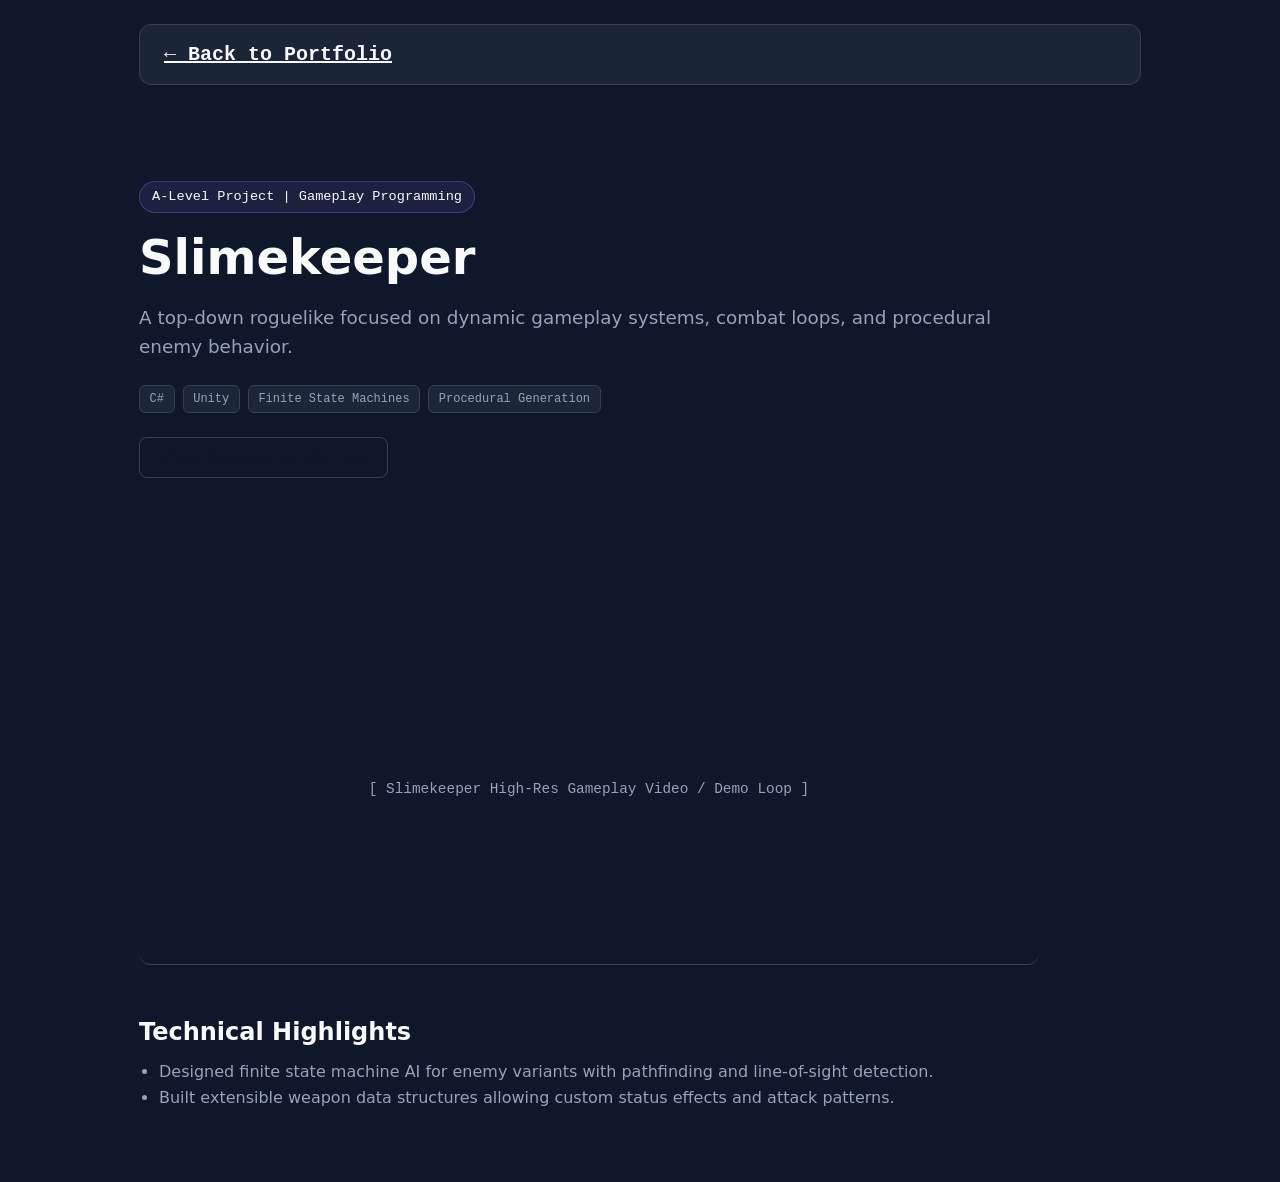
==== projects/slimekeeper.html @ 55325130 "First draft of the portfolio website" ====
<!DOCTYPE html>
<html lang="en">
<head>
    <meta charset="UTF-8">
    <meta name="viewport" content="width=device-width, initial-scale=1.0">
    <title>Slimekeeper | Technical Case Study</title>
    <link rel="stylesheet" href="../style.css">
</head>
<body>

    <nav class="navbar">
        <a href="../index.html" class="logo">&larr; Back to Portfolio</a>
    </nav>

    <main class="hero" style="max-width: 900px;">
        <span class="badge">A-Level Project | Gameplay Programming</span>
        <h1>Slimekeeper</h1>
        <p class="bio">A top-down roguelike focused on dynamic gameplay systems, combat loops, and procedural enemy behavior.</p>

        <div class="tags" style="margin: 1.5rem 0;">
            <span class="tag">C#</span>
            <span class="tag">Unity</span>
            <span class="tag">Finite State Machines</span>
            <span class="tag">Procedural Generation</span>
        </div>

        <div style="margin: 2rem 0;">
            <a href="https://github.com/josh-weir-dev/Slimekeeper" target="_blank" class="contact-btn primary">View Source on GitHub</a>
        </div>
    </main>

    <section class="section" style="max-width: 900px;">
        <div class="media-preview" style="height: 350px; border-radius: 12px;">
            <div class="media-placeholder">[ Slimekeeper High-Res Gameplay Video / Demo Loop ]</div>
        </div>

        <div style="margin-top: 3rem; display: flex; flex-direction: column; gap: 2rem;">
            <div>
                <h2>Technical Highlights</h2>
                <ul style="color: var(--text-secondary); margin-left: 1.25rem; margin-top: 0.5rem;">
                    <li>Designed finite state machine AI for enemy variants with pathfinding and line-of-sight detection.</li>
                    <li>Built extensible weapon data structures allowing custom status effects and attack patterns.</li>
                </ul>
            </div>
        </div>
    </section>

</body>
</html>
---- style.css ----
/* --- Color Palette & Variables --- */
:root {
    --bg-main: #0f172a;
    --bg-card: #1e293b;
    --bg-card-hover: #334155;
    --border: #334155;
    --border-highlight: #818cf8;

    --text-primary: #f8fafc;
    --text-secondary: #94a3b8;
    -accent: #818cf8;
    --accent-hover: #a5b4fc;

    --font-sans: system-ui, -apple-system, BlinkMacSystemFont, 'Segoe UI', Roboto, sans-serif;
    --font-mono: 'Cascadia Code', 'Fira Code', Consolas, monospace;
}

/* --- Base & Reset --- */
* {
    box-sizing: border-box;
    margin: 0;
    padding: 0;
}

html {
    scroll-behavior: smooth;
}

body {
    background-color: var(--bg-main);
    color: var(--text-primary);
    font-family: var(--font-sans);
    line-height: 1.6;
    padding: 1.5rem;
    max-width: 1050px;
    margin: 0 auto;
}

/* --- Navigation --- */
.navbar {
    position: sticky;
    top: 1rem;
    background: rgba(30, 41, 59, 0.85);
    backdrop-filter: blur(12px);
    -webkit-backdrop-filter: blur(12px);
    border: 1px solid var(--border);
    padding: 0.85rem 1.5rem;
    border-radius: 12px;
    display: flex;
    justify-content: space-between;
    align-items: center;
    z-index: 1000;
    margin-bottom: 3rem;
}

.logo {
    font-weight: 800;
    font-size: 1.25rem;
    color: var(--accent);
    font-family: var(--font-mono);
}

.nav-links a{
    color: var(--text-secondary);
    text-decoration: none;
    font-weight: 500;
    transition: color 0.2s ease;
}

.nav-links a:hover{
    color: var(--text-primary);
}

/* --- Hero Section --- */
.hero {
    padding: 3rem 0 4rem 0;
    max-width: 750px;
}

.badge {
    display: inline-block;
    background: rgba(129, 140, 248, 0.1);
    color: var(--accent);
    border: 1px solid rgba(129, 140, 248, 0.3);
    padding: 0.25rem 0.75rem;
    border-radius: 20px;
    font-size: 0.85rem;
    font-family: var(--font-mono);
    margin-bottom: 1rem;
}

.hero h1 {
    font-size: 3rem;
    line-height: 1.2;
    margin-bottom: 1rem;
    font-weight: 800;
}

.highlight {
    color: var(--accent);
}

.bio {
    font-size: 1.15rem;
    color: var(--text-secondary);
}

/* --- Sections --- */
.section {
    padding: 3rem 0;
}

.section-header {
    margin-bottom: 2rem;
}

.section-header h2 {
    font-size: 1.8rem;
    margin-bottom: 0.25rem;
}

.section-header p {
    color: var(--text-secondary);
}

/* --- Card Grids & Cards --- */
.card-grid {
    display: grid;
    grid-template-columns: repeat(auto-fit, minmax(320px, 1fr));
    gap: 1.75rem;
}

.card {
    background-color: var(--bg-card);
    border: 1px solid var(--border);
    border-radius: 12px;
    overflow: hidden;
    text-decoration: none;
    color: inherit;
    display: flex;
    flex-direction: column;
    transition: transform 0.25s ease, border-color 0.25s ease, box-shadow 0.25s ease;
}

.card:hover {
    transform: translateY(-5px);
    border-color: var(--border-highlight);
    box-shadow: 0 12px 30px -10px rgba(129, 140, 248, 0.2);
}

.media-preview {
    height: 180px;
    background: #0f172a;
    display: flex;
    align-items: center;
    justify-content: center;
    border-bottom: 1px solid var(--border);
}

.media-placeholder {
    color: var(--text-secondary);
    font-family: var(--font-mono);
    font-size: 0.9rem;
}

.card-body {
    padding: 1.5rem;
    display: flex;
    flex-direction: column;
    flex-grow: 1;
    gap: 0.75rem;
}

.card-body h3 {
    font-size: 1.3rem;
}

.card-desc {
    color: var(--text-secondary);
    font-size: 0.95rem;
    flex-grow: 1;
}

/* --- Tags & Buttons --- */
.tags {
    display: flex;
    flex-wrap: wrap;
    gap: 0.5rem;
    margin-top: 0.5rem;
}

.tag {
    background: rgba(148, 163, 184, 0.1);
    color: var(--text-secondary);
    border: 1px solid var(--border);
    padding: 0.2rem 0.6rem;
    border-radius: 6px;
    font-size: 0.75rem;
    font-family: var(--font-mono);
}

.card-link {
    color: var(--accent);
    font-weight: 600;
    font-size: 0.9rem;
    margin-top: 0.5rem;
}

.badge-subtle {
    font-size: 0.75rem;
    font-family: var(--font-mono);
    color: var(--accent);
    text-transform: uppercase;
}

.btn-secondary {
    display: inline-block;
    padding: 0.5rem 1rem;
    background: rgba(129, 140, 248, 0.1);
    color: var(--accent);
    border: 1px solid var(--border-highlight);
    border-radius: 6px;
    text-decoration: none;
    font-size: 0.85rem;
    font-weight: 600;
    transition: background 0.2s ease;
}

.btn-secondary:hover {
    background: rgba(129, 140, 248, 0.2);
}

/* --- Footer & Contact --- */
.footer {
    padding: 4rem 0 2rem 0;
    border-top: 1px solid var(--border);
    margin-top: 4rem;
    text-align: center;
}

.footer h2 {
    font-size: 2rem;
    margin-bottom: 0.5rem;
}

.footer p {
    color: var(--text-secondary);
    max-width: 600px;
    margin: 0 auto 2rem auto;
}

.contact-links {
    display: flex;
    justify-content: center;
    gap: 1rem;
    margin-bottom: 3rem;
}

.contact-btn {
    padding: 0.6rem 1.25rem;
    background: var(--bg-card);
    border: 1px solid var(--border);
    color: var(--text-primary);
    text-decoration: none;
    border-radius: 8px;
    font-weight: 500;
    transition: transform 0.2s ease, border-color 0.2s ease;
}

.contact-btn:hover {
    transform: translateY(-2px);
    border-color: var(--accent);
}

.contact-btn.primary {
    background: var(--accent);
    color: #0f172a;
    font-weight: 700;
}

.contact-btn.primary:hover {
    background: var(--accent-hover);
}

.copyright {
    font-size: 0.85rem;
    color: var(--text-secondary);
}

/* Responsive adjustments */
@media (max-width: 600px) {
    .hero h1 {font-size: 2.2rem;}
    .contact-links {flex-direction: column;}
}
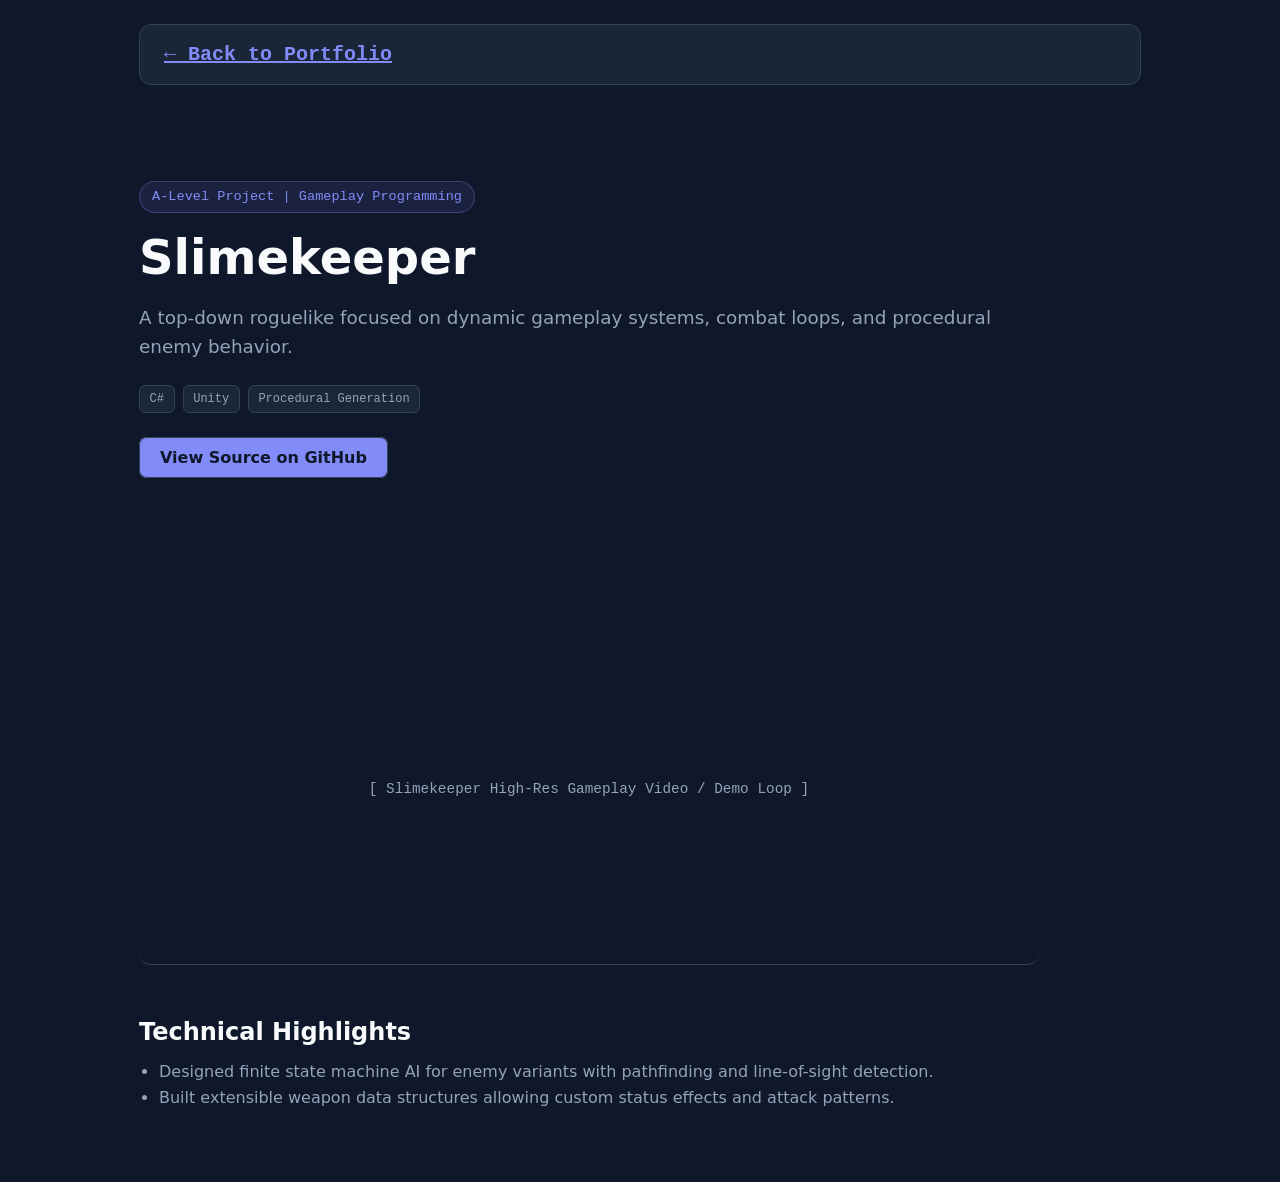
==== commit b7200708: "#5 Edited old cards to be more accurate and include new project" ====
--- a/projects/slimekeeper.html
+++ b/projects/slimekeeper.html
@@ -20,7 +20,6 @@
         <div class="tags" style="margin: 1.5rem 0;">
             <span class="tag">C#</span>
             <span class="tag">Unity</span>
-            <span class="tag">Finite State Machines</span>
             <span class="tag">Procedural Generation</span>
         </div>
 
--- a/style.css
+++ b/style.css
@@ -8,7 +8,7 @@
 
     --text-primary: #f8fafc;
     --text-secondary: #94a3b8;
-    -accent: #818cf8;
+    --accent: #818cf8;
     --accent-hover: #a5b4fc;
 
     --font-sans: system-ui, -apple-system, BlinkMacSystemFont, 'Segoe UI', Roboto, sans-serif;
@@ -60,6 +60,12 @@
     font-family: var(--font-mono);
 }
 
+.nav-links {
+    display: flex;
+    gap: 1.5rem;
+    list-style: none;
+}
+
 .nav-links a{
     color: var(--text-secondary);
     text-decoration: none;
@@ -291,4 +297,6 @@
 @media (max-width: 600px) {
     .hero h1 {font-size: 2.2rem;}
     .contact-links {flex-direction: column;}
-}
+    .navbar {padding: 0.75rem 1rem;}
+    .nav-links {gap: 0.75rem; font-size: 0.9rem;}
+}
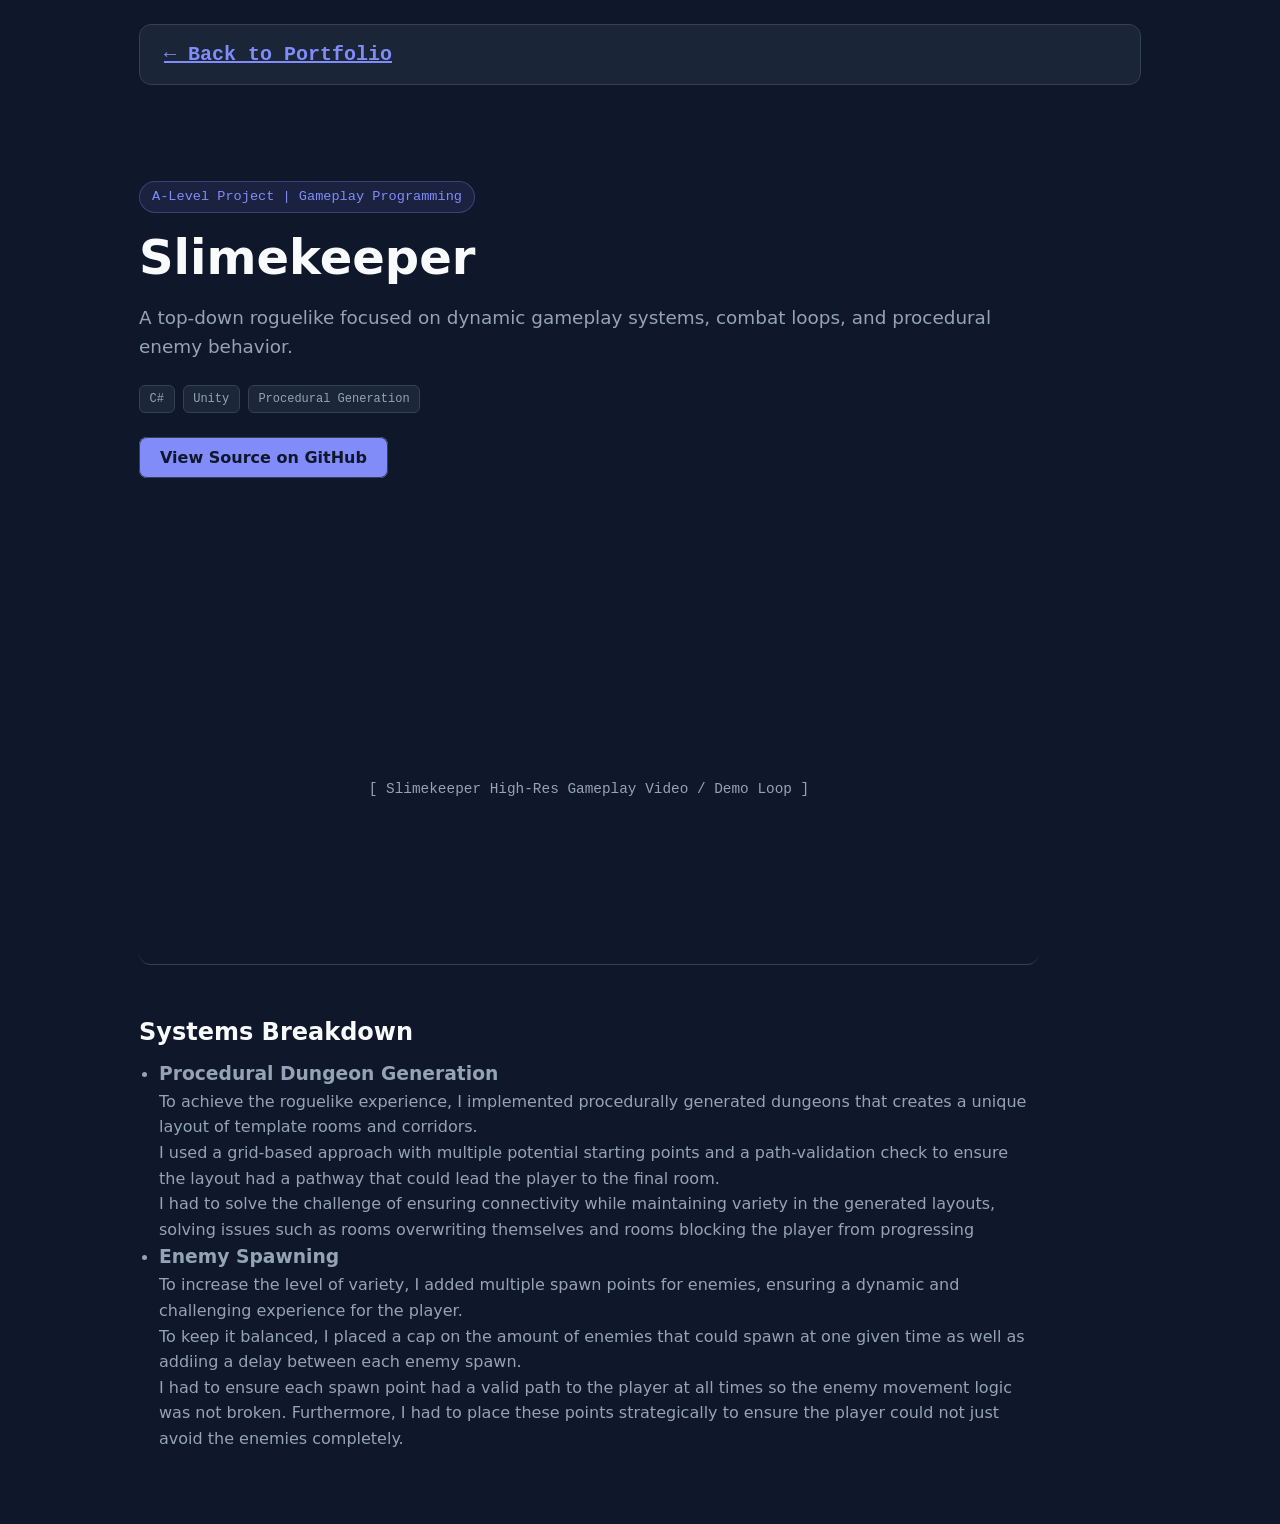
==== commit 3c6da91d: "#5 Added systems breakdown section to the individual project page" ====
--- a/projects/slimekeeper.html
+++ b/projects/slimekeeper.html
@@ -35,10 +35,16 @@
 
         <div style="margin-top: 3rem; display: flex; flex-direction: column; gap: 2rem;">
             <div>
-                <h2>Technical Highlights</h2>
+                <h2>Systems Breakdown</h2>
                 <ul style="color: var(--text-secondary); margin-left: 1.25rem; margin-top: 0.5rem;">
-                    <li>Designed finite state machine AI for enemy variants with pathfinding and line-of-sight detection.</li>
-                    <li>Built extensible weapon data structures allowing custom status effects and attack patterns.</li>
+                    <li><h3>Procedural Dungeon Generation</h3></li>
+                    <p>To achieve the roguelike experience, I implemented procedurally generated dungeons that creates a unique layout of template rooms and corridors.<br>
+                    I used a grid-based approach with multiple potential starting points and a path-validation check to ensure the layout had a pathway that could lead the player to the final room.<br>
+                    I had to solve the challenge of ensuring connectivity while maintaining variety in the generated layouts, solving issues such as rooms overwriting themselves and rooms blocking the player from progressing</p>
+                    <li><h3>Enemy Spawning</h3></li>
+                    <p>To increase the level of variety, I added multiple spawn points for enemies, ensuring a dynamic and challenging experience for the player. <br>
+                    To keep it balanced, I placed a cap on the amount of enemies that could spawn at one given time as well as addiing a delay between each enemy spawn.<br>
+                    I had to ensure each spawn point had a valid path to the player at all times so the enemy movement logic was not broken. Furthermore, I had to place these points strategically to ensure the player could not just avoid the enemies completely.</p>
                 </ul>
             </div>
         </div>
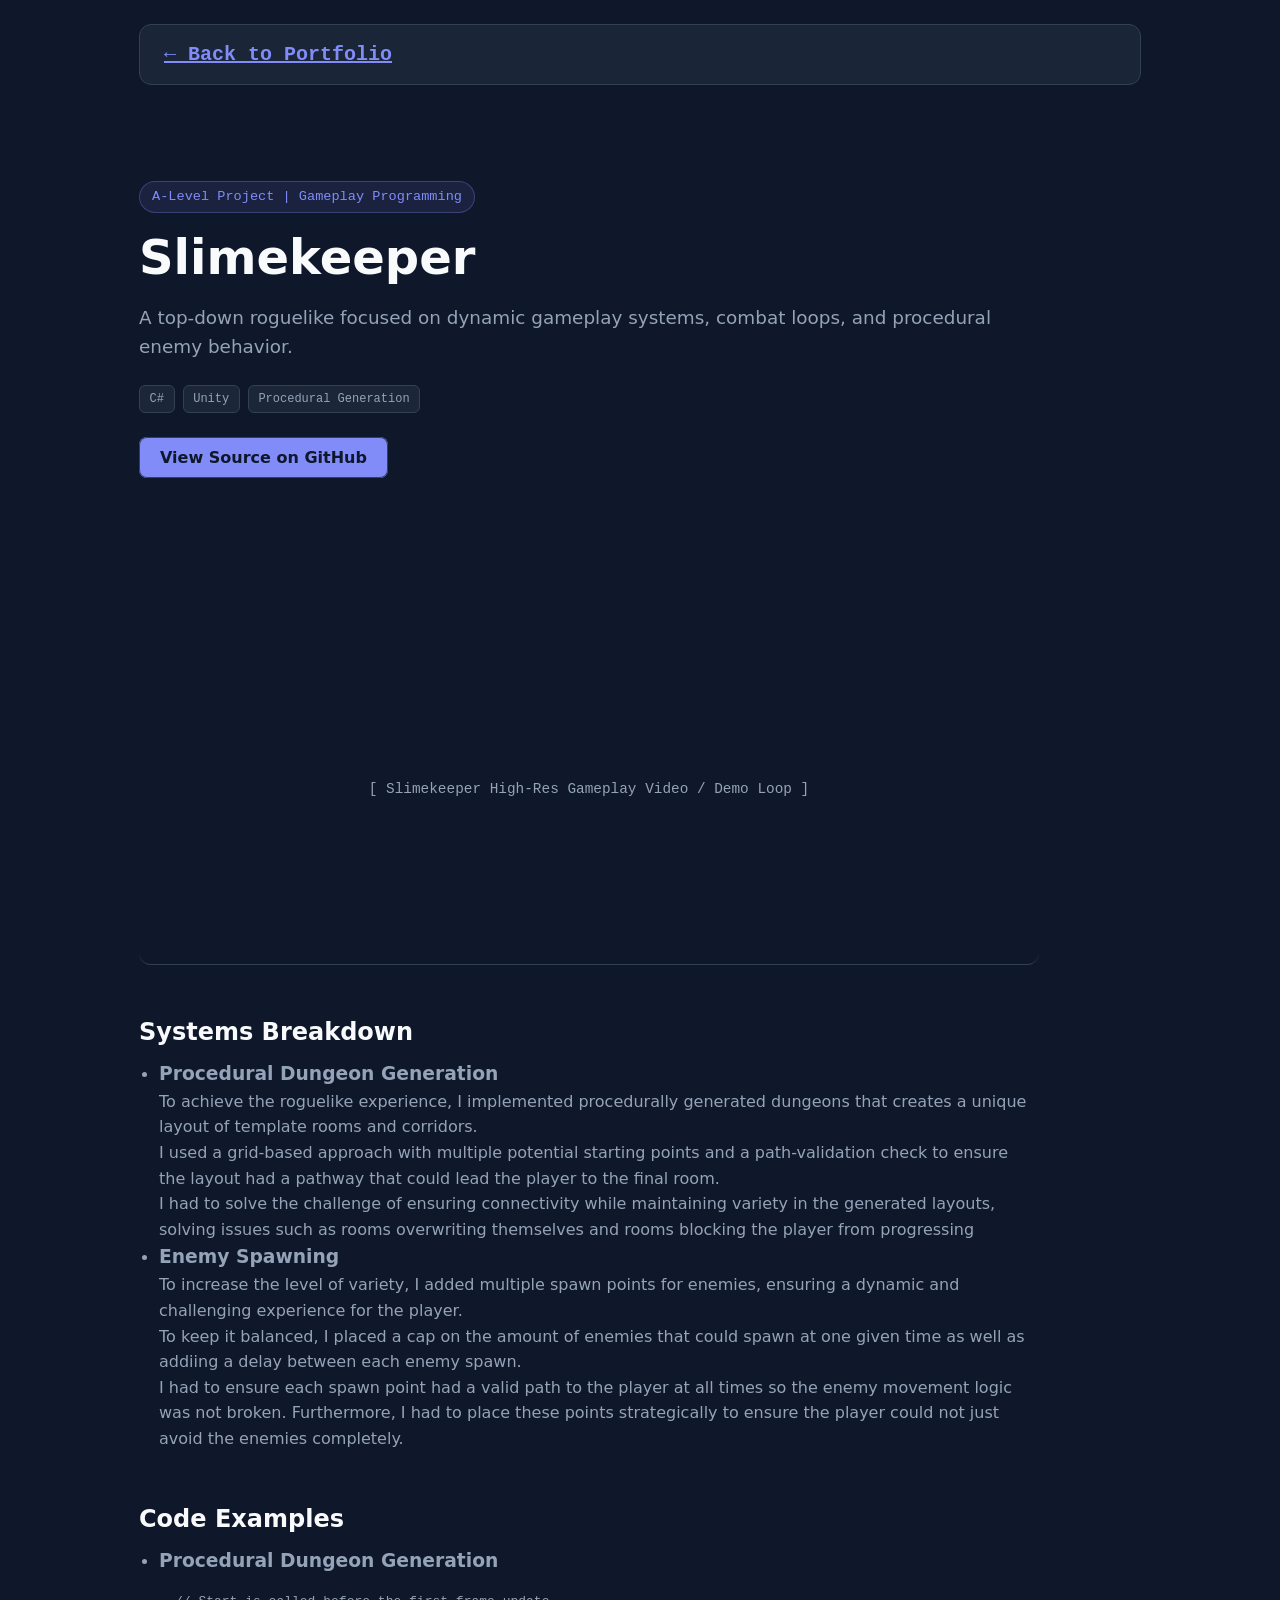
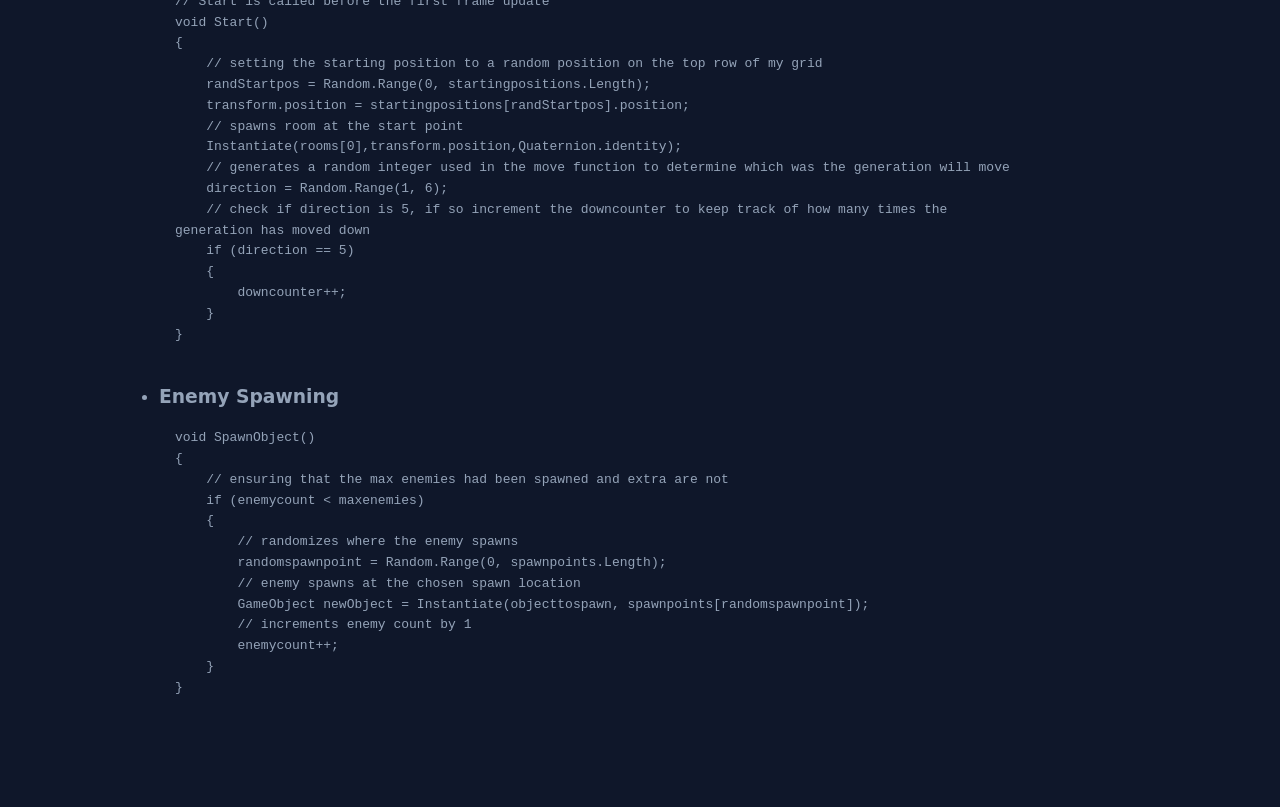
==== commit e5120f1a: "#5 Added a code examples section that contains blocks of code" ====
--- a/projects/slimekeeper.html
+++ b/projects/slimekeeper.html
@@ -48,6 +48,53 @@
                 </ul>
             </div>
         </div>
+
+        <div style="margin-top: 3rem; display: flex; flex-direction: column; gap: 2rem;">
+            <div>
+                <h2>Code Examples</h2>
+                <ul style="color: var(--text-secondary); margin-left: 1.25rem; margin-top: 0.5rem;">
+                    <li><h3>Procedural Dungeon Generation</h3></li>
+                    <code style="display: block; background-color: var(--code-bg); padding: 1rem; border-radius: 8px; overflow-x: auto;">
+                        <pre>
+// Start is called before the first frame update
+void Start()
+{
+    // setting the starting position to a random position on the top row of my grid
+    randStartpos = Random.Range(0, startingpositions.Length);
+    transform.position = startingpositions[randStartpos].position;
+    // spawns room at the start point
+    Instantiate(rooms[0],transform.position,Quaternion.identity);                                
+    // generates a random integer used in the move function to determine which was the generation will move
+    direction = Random.Range(1, 6);
+    // check if direction is 5, if so increment the downcounter to keep track of how many times the generation has moved down
+    if (direction == 5)
+    {
+        downcounter++;
+    }
+}
+                        </pre>
+                    </code>
+                    <li><h3>Enemy Spawning</h3></li>
+                    <code style="display: block; background-color: var(--code-bg); padding: 1rem; border-radius: 8px; overflow-x: auto;">
+                        <pre>
+void SpawnObject()
+{
+    // ensuring that the max enemies had been spawned and extra are not
+    if (enemycount < maxenemies)
+    {
+        // randomizes where the enemy spawns
+        randomspawnpoint = Random.Range(0, spawnpoints.Length);
+        // enemy spawns at the chosen spawn location
+        GameObject newObject = Instantiate(objecttospawn, spawnpoints[randomspawnpoint]);
+        // increments enemy count by 1
+        enemycount++;
+    }
+}
+                        </pre>
+                    </code>
+                </ul>
+            </div>
+        </div>
     </section>
 
 </body>
--- a/style.css
+++ b/style.css
@@ -293,6 +293,10 @@
     color: var(--text-secondary);
 }
 
+pre {
+    white-space: pre-wrap;
+}
+
 /* Responsive adjustments */
 @media (max-width: 600px) {
     .hero h1 {font-size: 2.2rem;}
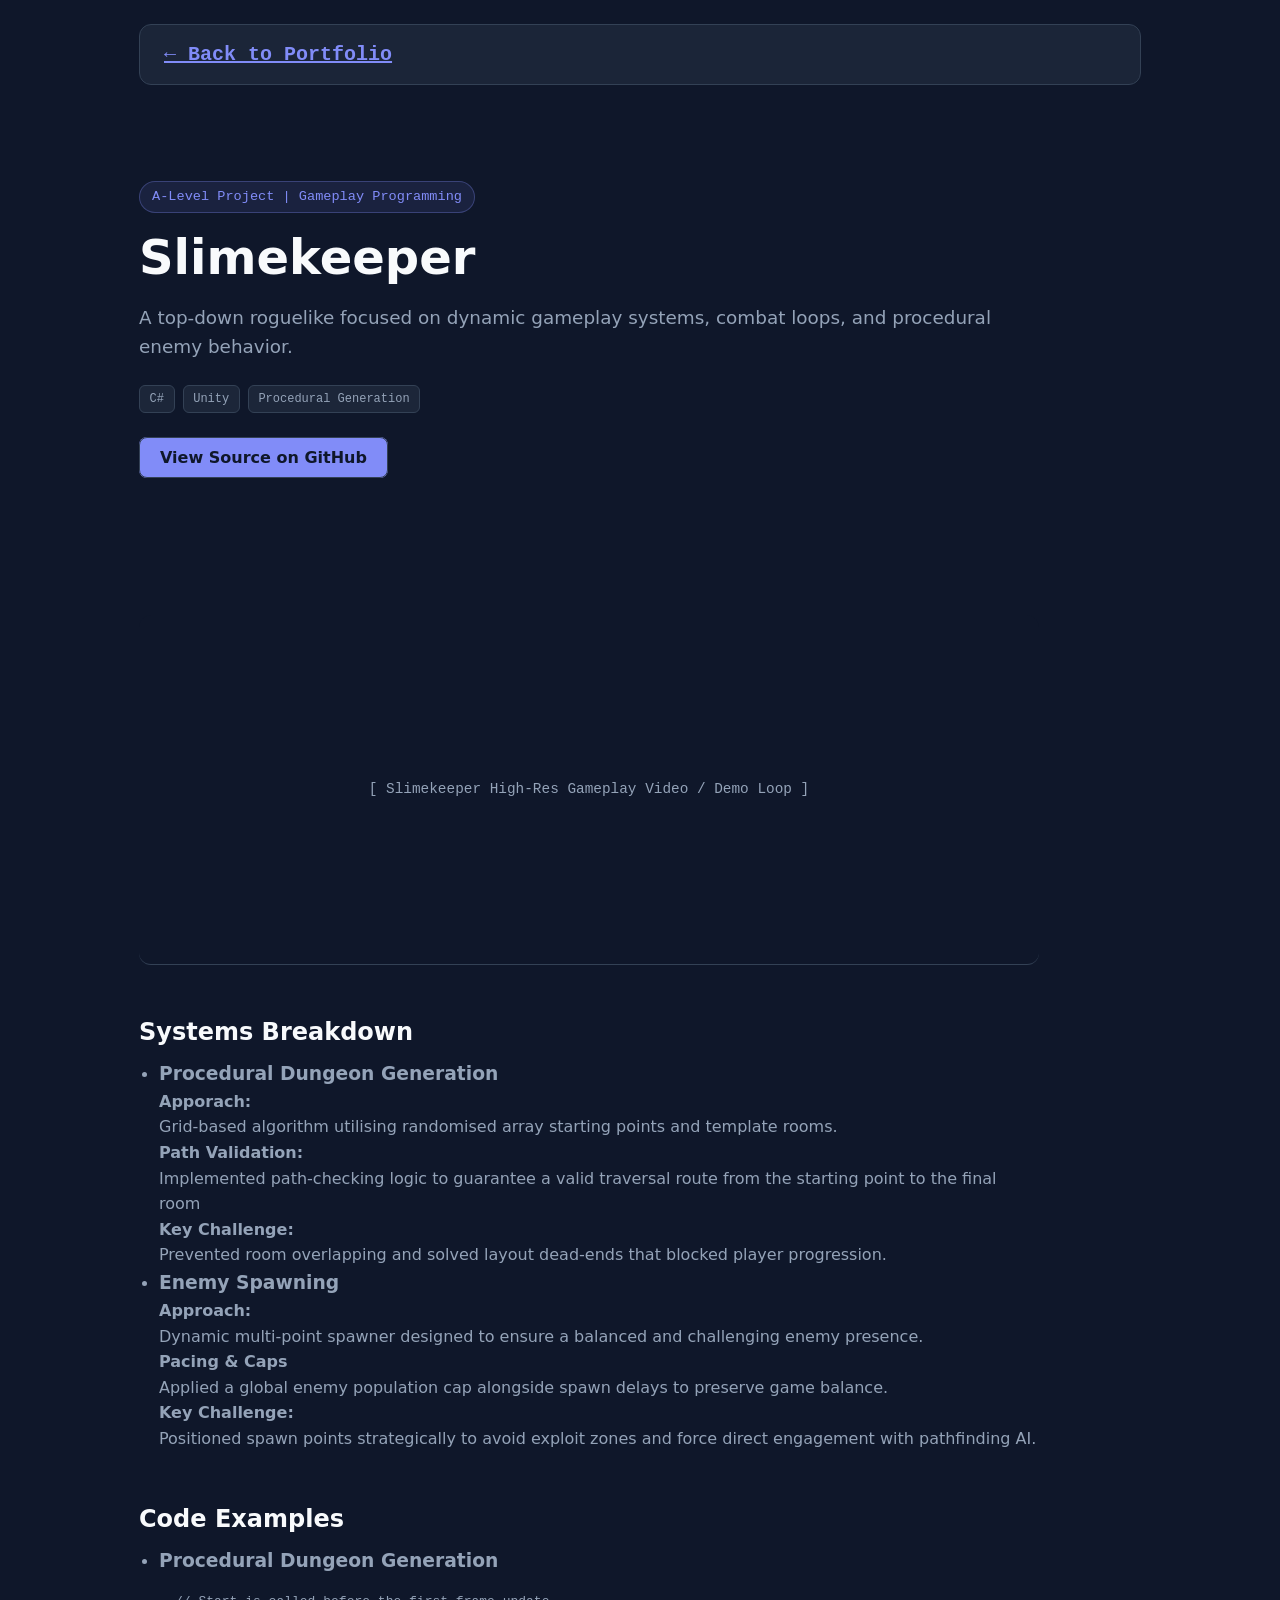
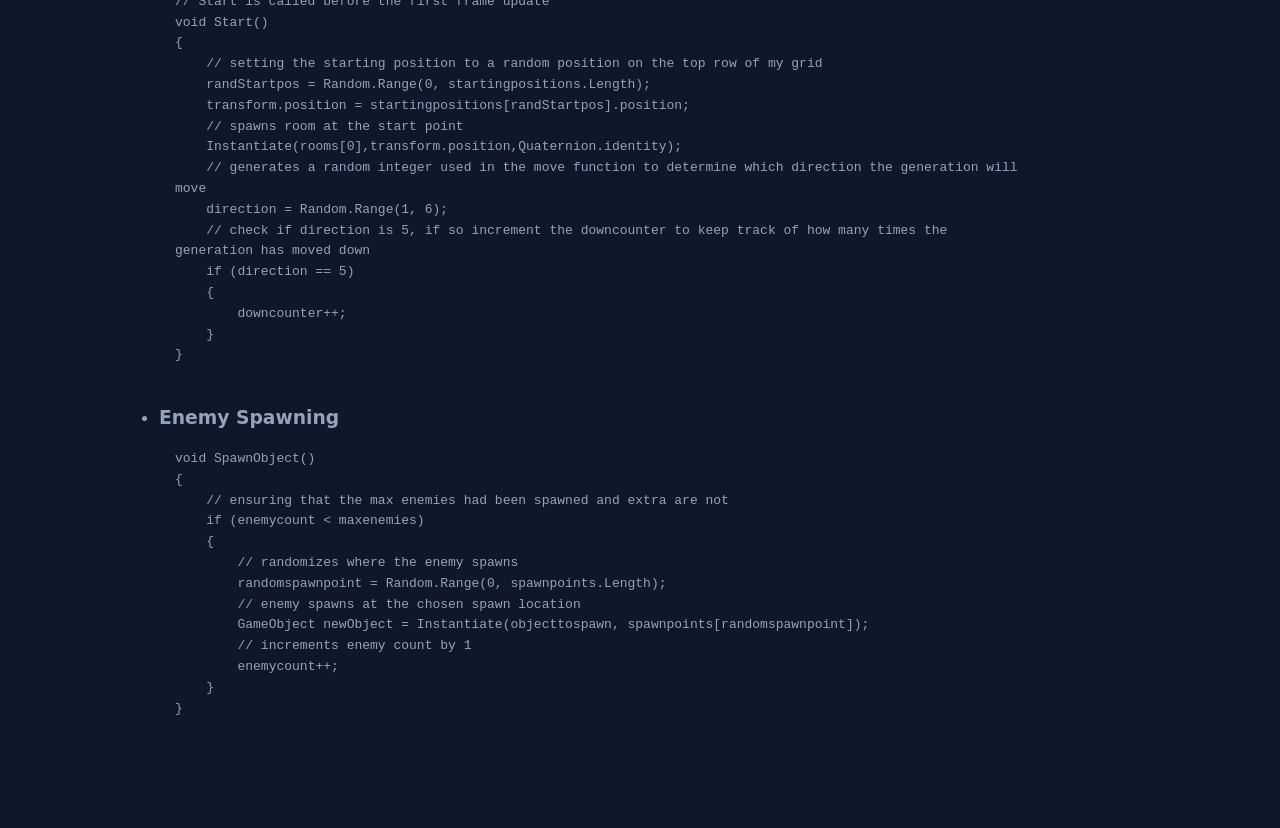
==== commit c25bf7ff: "#5 Reformatted systems breakdown section to become easier to read" ====
--- a/projects/slimekeeper.html
+++ b/projects/slimekeeper.html
@@ -38,13 +38,13 @@
                 <h2>Systems Breakdown</h2>
                 <ul style="color: var(--text-secondary); margin-left: 1.25rem; margin-top: 0.5rem;">
                     <li><h3>Procedural Dungeon Generation</h3></li>
-                    <p>To achieve the roguelike experience, I implemented procedurally generated dungeons that creates a unique layout of template rooms and corridors.<br>
-                    I used a grid-based approach with multiple potential starting points and a path-validation check to ensure the layout had a pathway that could lead the player to the final room.<br>
-                    I had to solve the challenge of ensuring connectivity while maintaining variety in the generated layouts, solving issues such as rooms overwriting themselves and rooms blocking the player from progressing</p>
+                    <p><h4>Apporach:</h4>Grid-based algorithm utilising randomised array starting points and template rooms.</p>
+                    <p><h4>Path Validation:</h4>Implemented path-checking logic to guarantee a valid traversal route from the starting point to the final room</p>
+                    <p><h4>Key Challenge:</h4>Prevented room overlapping and solved layout dead-ends that blocked player progression.</p>
                     <li><h3>Enemy Spawning</h3></li>
-                    <p>To increase the level of variety, I added multiple spawn points for enemies, ensuring a dynamic and challenging experience for the player. <br>
-                    To keep it balanced, I placed a cap on the amount of enemies that could spawn at one given time as well as addiing a delay between each enemy spawn.<br>
-                    I had to ensure each spawn point had a valid path to the player at all times so the enemy movement logic was not broken. Furthermore, I had to place these points strategically to ensure the player could not just avoid the enemies completely.</p>
+                    <p><h4>Approach:</h4>Dynamic multi-point spawner designed to ensure a balanced and challenging enemy presence.</p>
+                    <p><h4>Pacing & Caps</h4>Applied a global enemy population cap alongside spawn delays to preserve game balance.</p>
+                    <p><h4>Key Challenge:</h4>Positioned spawn points strategically to avoid exploit zones and force direct engagement with pathfinding AI.</p>
                 </ul>
             </div>
         </div>
@@ -64,7 +64,7 @@
     transform.position = startingpositions[randStartpos].position;
     // spawns room at the start point
     Instantiate(rooms[0],transform.position,Quaternion.identity);                                
-    // generates a random integer used in the move function to determine which was the generation will move
+    // generates a random integer used in the move function to determine which direction the generation will move
     direction = Random.Range(1, 6);
     // check if direction is 5, if so increment the downcounter to keep track of how many times the generation has moved down
     if (direction == 5)
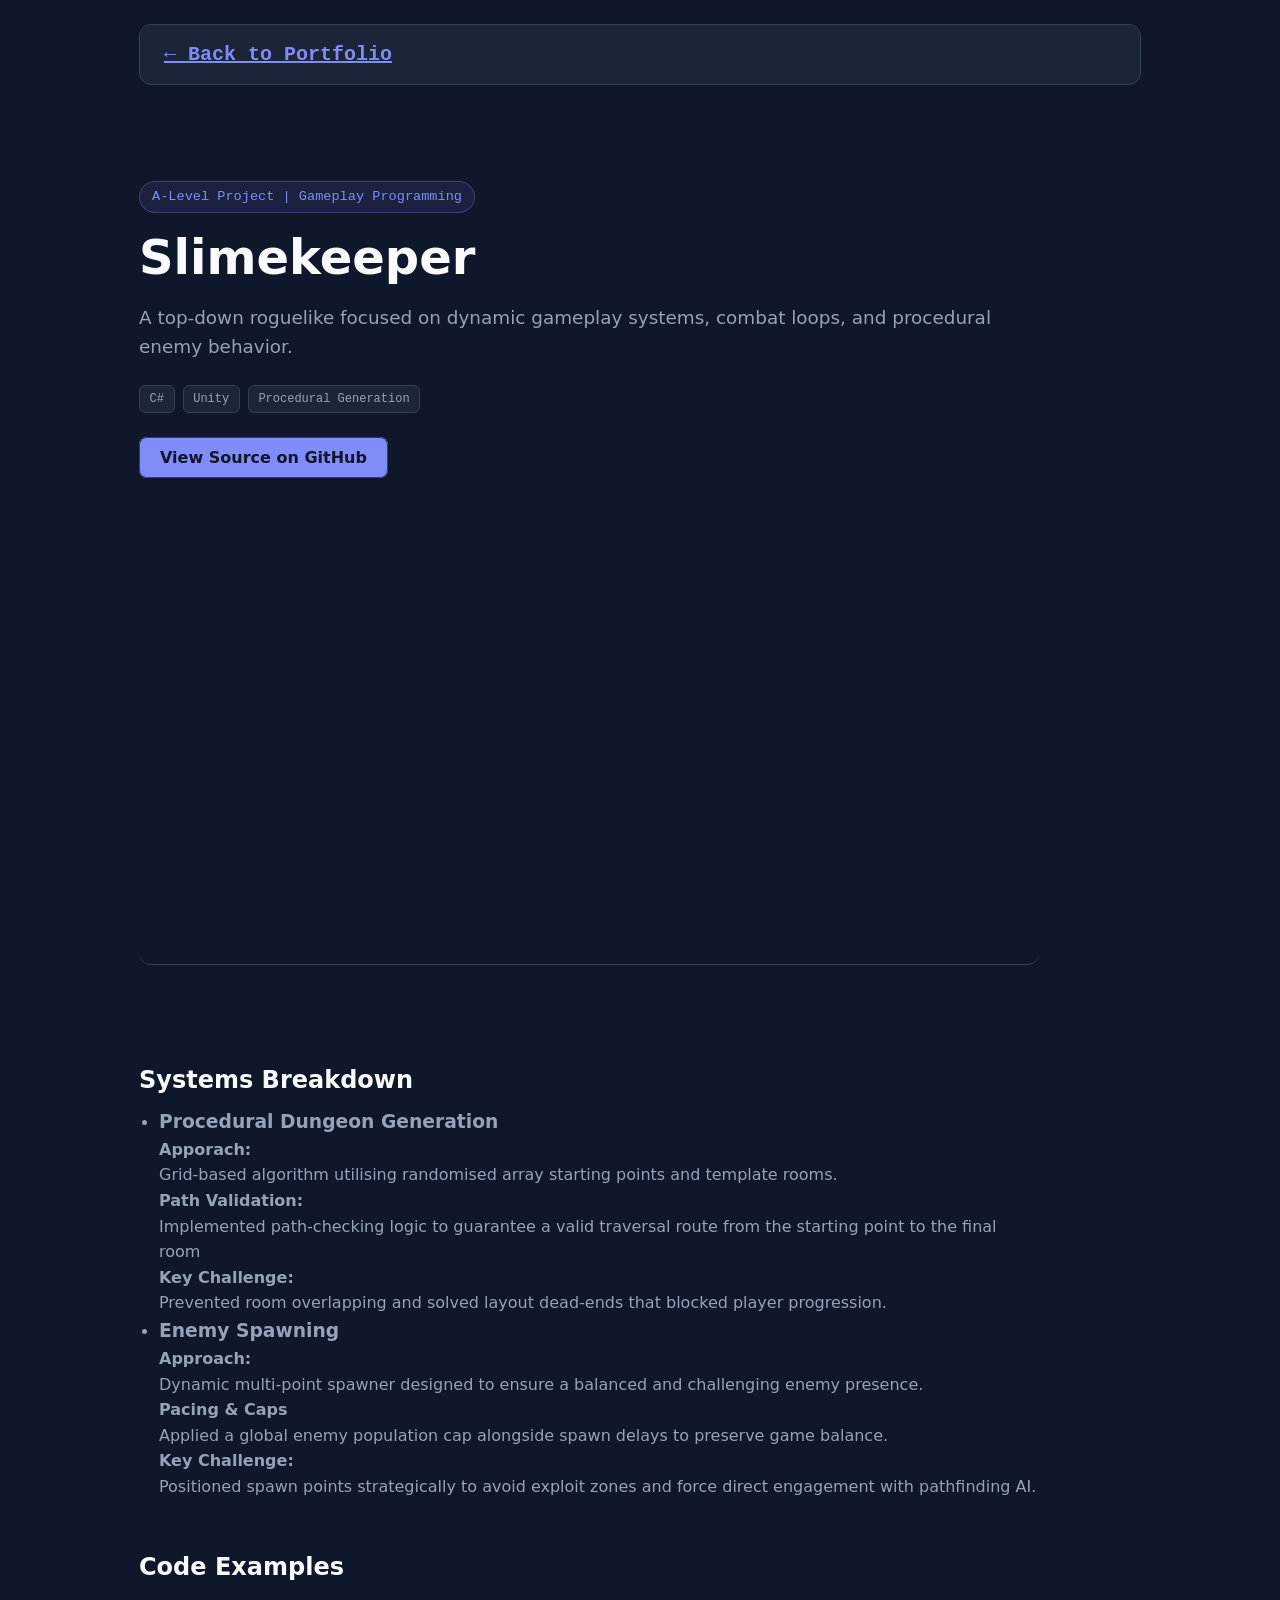
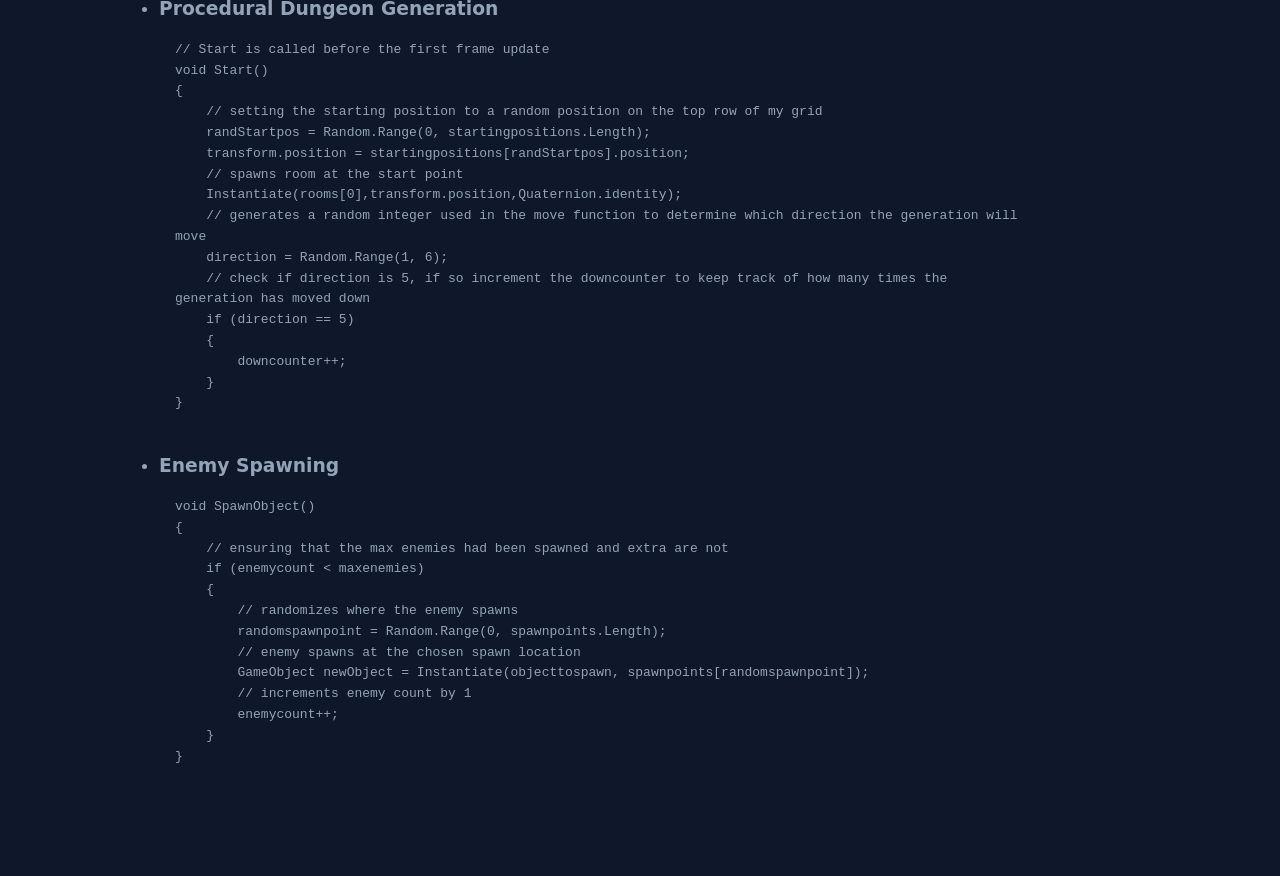
==== commit 63569275: "#5 Finished slimekeeper page and added media to display the project better" ====
--- a/projects/slimekeeper.html
+++ b/projects/slimekeeper.html
@@ -30,10 +30,13 @@
 
     <section class="section" style="max-width: 900px;">
         <div class="media-preview" style="height: 350px; border-radius: 12px;">
-            <div class="media-placeholder">[ Slimekeeper High-Res Gameplay Video / Demo Loop ]</div>
+            <div class="media-placeholder"><video width="100%" height="100%" autoplay loop muted playsinline style="border-radius: 12px;">
+                <source src="../assets/Slimekeeper.mp4" type="video/mp4">
+                Your browser does not support the video tag.
+            </video></div>
         </div>
 
-        <div style="margin-top: 3rem; display: flex; flex-direction: column; gap: 2rem;">
+        <div style="margin-top: 6rem; display: flex; flex-direction: column; gap: 2rem;">
             <div>
                 <h2>Systems Breakdown</h2>
                 <ul style="color: var(--text-secondary); margin-left: 1.25rem; margin-top: 0.5rem;">
